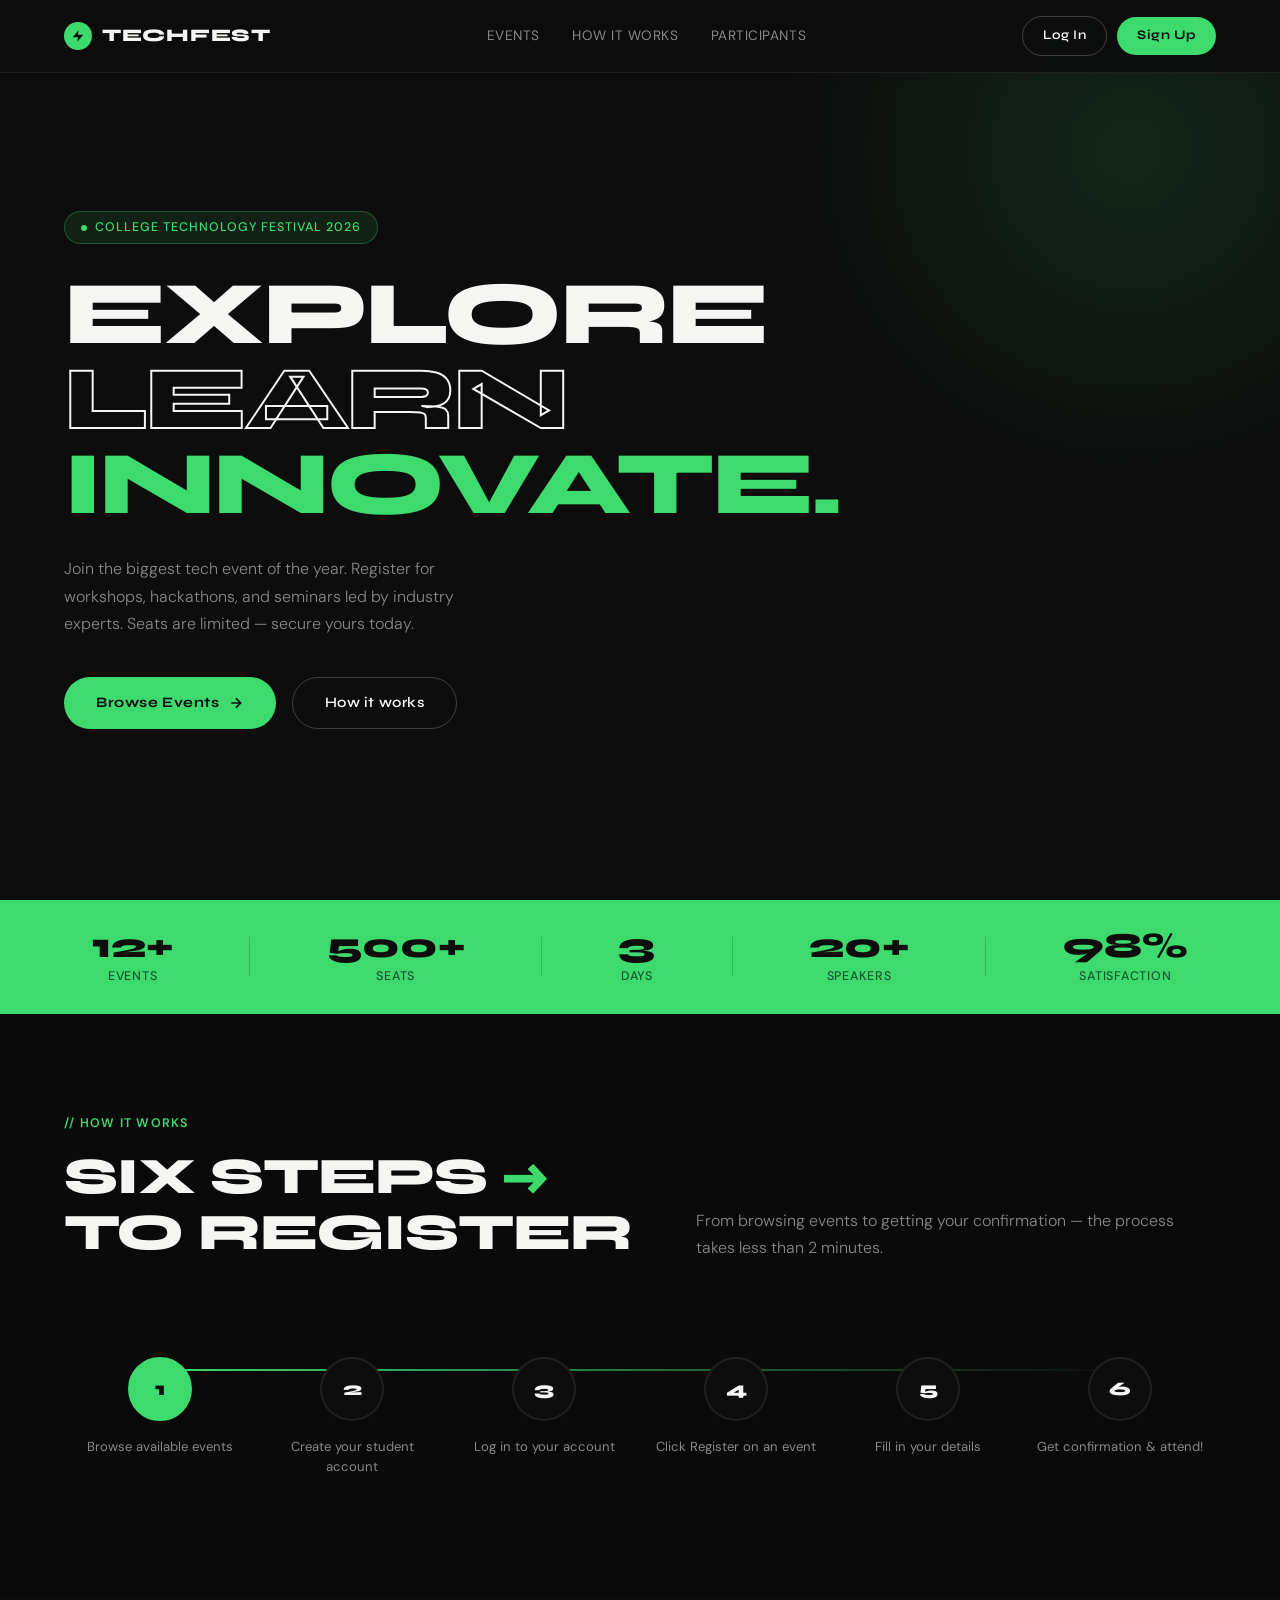
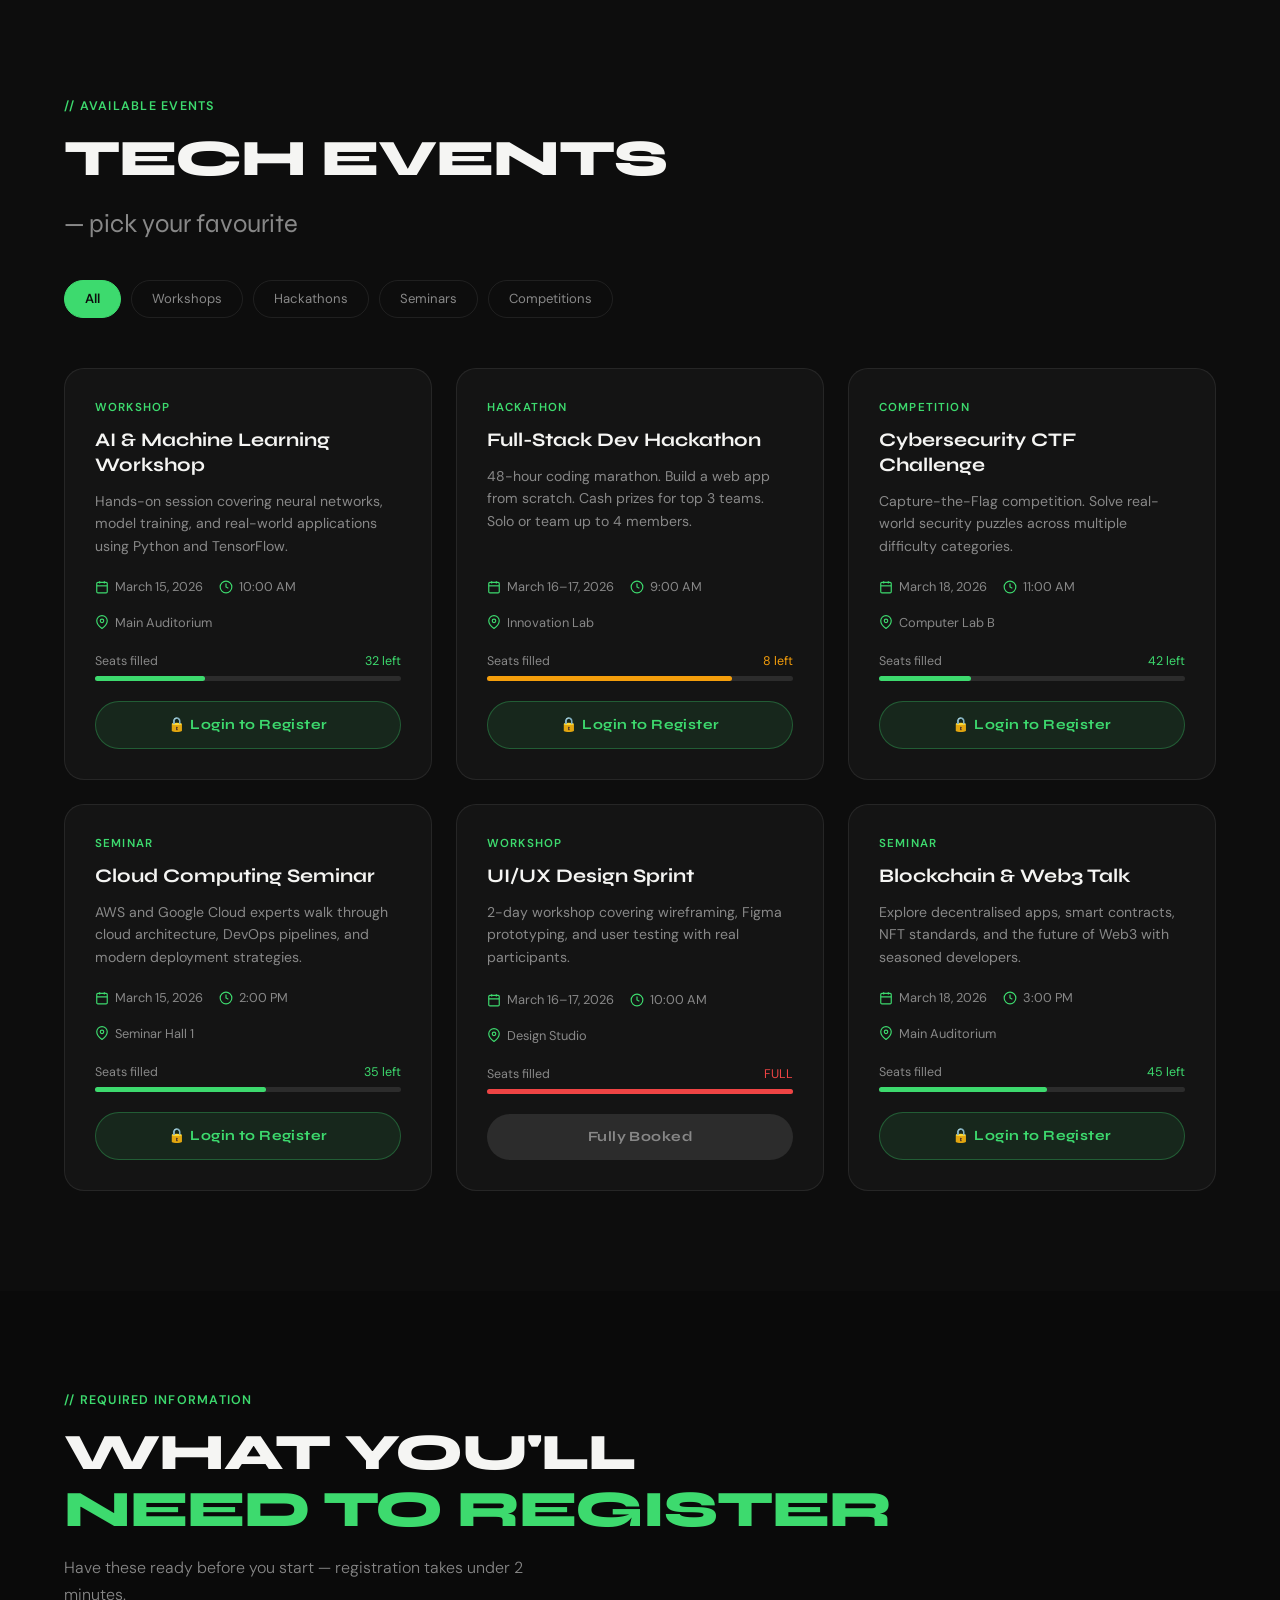
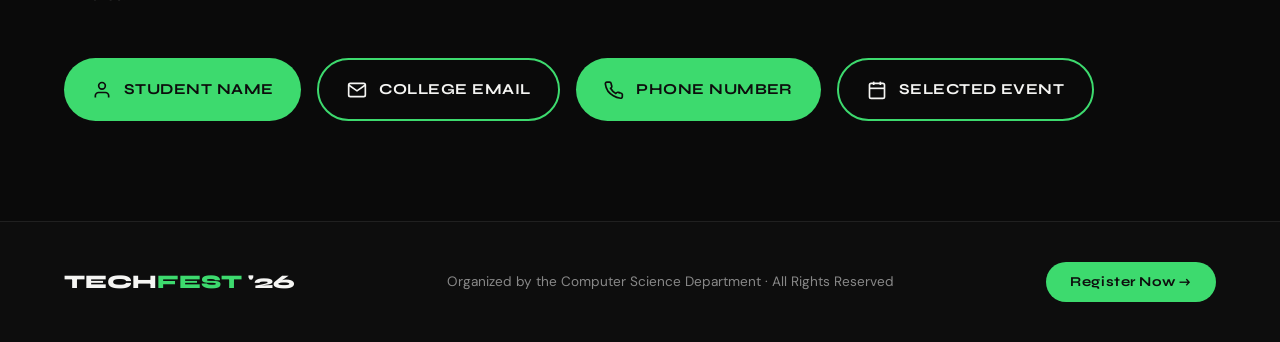
==== Frontend/index.html @ 72fddd18 "Added bootstrap CDN" ====
<!DOCTYPE html>
<html lang="en">

<head>
    <meta charset="UTF-8" />
    <meta name="viewport" content="width=device-width, initial-scale=1.0" />
    <title>TechFest — College Technology Festival</title>
    <link href="https://cdn.jsdelivr.net/npm/bootstrap@5.3.2/dist/css/bootstrap.min.css" rel="stylesheet"><!-- Bootstrap CSS -->
    <link
        href="https://fonts.googleapis.com/css2?family=Syne:wght@400;600;700;800&family=DM+Sans:ital,wght@0,300;0,400;0,500;1,300&display=swap"
        rel="stylesheet" />
    <link rel="stylesheet" href="style.css" />
</head>

<body>

    <!-- NAV -->
    <nav>
        <a href="#" class="nav-logo">
            <div class="dot"><svg viewBox="0 0 24 24">
                    <path d="M13 2L3 14h9l-1 8 10-12h-9l1-8z" />
                </svg></div>
            TECHFEST
        </a>
        <div class="nav-links">
            <a href="#events">Events</a>
            <a href="#steps">How it works</a>
            <a href="#participants">Participants</a>
        </div>
        <!-- Guest buttons -->
        <div class="nav-auth" id="navGuest">
            <button class="btn-nav-login" onclick="openAuthModal('login')">Log In</button>
            <button class="btn-nav-signup" onclick="openAuthModal('signup')">Sign Up</button>
        </div>
        <!-- Logged-in state -->
        <div class="nav-user" id="navUser">
            <div class="user-pill">
                <svg viewBox="0 0 24 24" stroke-width="2">
                    <path d="M20 21v-2a4 4 0 0 0-4-4H8a4 4 0 0 0-4 4v2" />
                    <circle cx="12" cy="7" r="4" />
                </svg>
                <span id="navUserName">Student</span>
            </div>
            <button class="btn-logout" onclick="logout()">Log out</button>
        </div>
    </nav>

    <!-- HERO -->
    <section class="hero">
        <div>
            <div class="hero-tag"><span></span> College Technology Festival 2026</div>
            <h1 class="hero-title">
                EXPLORE<br>
                <span class="outline">LEARN</span><br>
                <span class="accent">INNOVATE.</span>
            </h1>
            <p class="hero-sub">Join the biggest tech event of the year. Register for workshops, hackathons, and
                seminars led by industry experts. Seats are limited — secure yours today.</p>
            <div class="hero-btns">
                <a href="#events" class="btn-primary">Browse Events <svg width="16" height="16" viewBox="0 0 24 24"
                        fill="none" stroke="currentColor" stroke-width="2.5">
                        <path d="M5 12h14M12 5l7 7-7 7" />
                    </svg></a>
                <a href="#steps" class="btn-ghost">How it works</a>
            </div>
        </div>
    </section>

    <!-- STATS -->
    <div class="stats-strip">
        <div class="stat">
            <div class="stat-num">12+</div>
            <div class="stat-label">Events</div>
        </div>
        <div class="stat-divider"></div>
        <div class="stat">
            <div class="stat-num">500+</div>
            <div class="stat-label">Seats</div>
        </div>
        <div class="stat-divider"></div>
        <div class="stat">
            <div class="stat-num">3</div>
            <div class="stat-label">Days</div>
        </div>
        <div class="stat-divider"></div>
        <div class="stat">
            <div class="stat-num">20+</div>
            <div class="stat-label">Speakers</div>
        </div>
        <div class="stat-divider"></div>
        <div class="stat">
            <div class="stat-num">98%</div>
            <div class="stat-label">Satisfaction</div>
        </div>
    </div>

    <!-- STEPS -->
    <section class="steps-section" id="steps">
        <div class="steps-header fade-up">
            <div>
                <div class="section-tag">// How It Works</div>
                <h2 class="section-title">SIX STEPS <span style="color:var(--green)">→</span><br>TO REGISTER</h2>
            </div>
            <p class="section-sub">From browsing events to getting your confirmation — the process takes less than 2
                minutes.</p>
        </div>
        <div class="steps-grid fade-up">
            <div class="step">
                <div class="step-num active">1</div>
                <div class="step-label">Browse available events</div>
            </div>
            <div class="step">
                <div class="step-num">2</div>
                <div class="step-label">Create your student account</div>
            </div>
            <div class="step">
                <div class="step-num">3</div>
                <div class="step-label">Log in to your account</div>
            </div>
            <div class="step">
                <div class="step-num">4</div>
                <div class="step-label">Click Register on an event</div>
            </div>
            <div class="step">
                <div class="step-num">5</div>
                <div class="step-label">Fill in your details</div>
            </div>
            <div class="step">
                <div class="step-num">6</div>
                <div class="step-label">Get confirmation &amp; attend!</div>
            </div>
        </div>
    </section>

    <!-- EVENTS -->
    <section id="events">
        <div class="events-header fade-up">
            <div>
                <div class="section-tag">// Available Events</div>
                <h2 class="section-title">TECH EVENTS<br><span
                        style="font-size:0.5em;color:var(--gray);font-weight:400;letter-spacing:0">— pick your
                        favourite</span></h2>
            </div>
            <div class="category-tabs">
                <button class="tab-btn active" onclick="filterEvents('all',this)">All</button>
                <button class="tab-btn" onclick="filterEvents('workshop',this)">Workshops</button>
                <button class="tab-btn" onclick="filterEvents('hackathon',this)">Hackathons</button>
                <button class="tab-btn" onclick="filterEvents('seminar',this)">Seminars</button>
                <button class="tab-btn" onclick="filterEvents('competition',this)">Competitions</button>
            </div>
        </div>
        <div class="events-grid" id="eventsGrid"></div>
    </section>

    <!-- REQUIREMENTS -->
    <section class="docs-section" id="requirements">
        <div class="fade-up">
            <div class="section-tag">// Required Information</div>
            <h2 class="section-title">WHAT YOU'LL<br><span style="color:var(--green)">NEED TO REGISTER</span></h2>
            <p class="section-sub" style="margin-bottom:0">Have these ready before you start — registration takes under
                2 minutes.</p>
        </div>
        <div class="docs-pills fade-up" style="margin-top:50px">
            <div class="doc-pill"><svg viewBox="0 0 24 24" stroke-width="2">
                    <path d="M20 21v-2a4 4 0 0 0-4-4H8a4 4 0 0 0-4 4v2" />
                    <circle cx="12" cy="7" r="4" />
                </svg>STUDENT NAME</div>
            <div class="doc-pill outline"><svg viewBox="0 0 24 24" stroke-width="2">
                    <path d="M4 4h16c1.1 0 2 .9 2 2v12c0 1.1-.9 2-2 2H4c-1.1 0-2-.9-2-2V6c0-1.1.9-2 2-2z" />
                    <polyline points="22,6 12,13 2,6" />
                </svg>COLLEGE EMAIL</div>
            <div class="doc-pill"><svg viewBox="0 0 24 24" stroke-width="2">
                    <path
                        d="M22 16.92v3a2 2 0 0 1-2.18 2 19.79 19.79 0 0 1-8.63-3.07A19.5 19.5 0 0 1 4.69 13.35 19.79 19.79 0 0 1 1.61 4.73 2 2 0 0 1 3.58 2.52H6.58a2 2 0 0 1 2 1.72c.127.96.361 1.903.7 2.81a2 2 0 0 1-.45 2.11L7.91 9.91a16 16 0 0 0 6.29 6.29l.91-.9a2 2 0 0 1 2.11-.45c.907.339 1.85.573 2.81.7A2 2 0 0 1 21.92 17.58z" />
                </svg>PHONE NUMBER</div>
            <div class="doc-pill outline"><svg viewBox="0 0 24 24" stroke-width="2">
                    <rect x="3" y="4" width="18" height="18" rx="2" ry="2" />
                    <line x1="16" y1="2" x2="16" y2="6" />
                    <line x1="8" y1="2" x2="8" y2="6" />
                    <line x1="3" y1="10" x2="21" y2="10" />
                </svg>SELECTED EVENT</div>
        </div>
    </section>



    <footer>
        <div class="footer-logo">TECH<span>FEST</span> '26</div>
        <div class="footer-text">Organized by the Computer Science Department · All Rights Reserved</div>
        <button class="btn-primary" onclick="document.getElementById('events').scrollIntoView({behavior:'smooth'})"
            style="padding:10px 24px;font-size:0.85rem">Register Now →</button>
    </footer>

    <!-- ═══════════════════════════════════════════
     AUTH MODAL  (Login / Sign Up)
═══════════════════════════════════════════ -->
    <div class="modal-overlay" id="authOverlay" onclick="closeAuthOutside(event)">
        <div class="modal">

            <!-- LOGIN FORM -->
            <div id="loginView">
                <div class="modal-header">
                    <div>
                        <div class="modal-title">Welcome back</div>
                    </div>
                    <button class="modal-close" onclick="closeAuth()">
                        <svg viewBox="0 0 24 24" stroke-width="2">
                            <line x1="18" y1="6" x2="6" y2="18" />
                            <line x1="6" y1="6" x2="18" y2="18" />
                        </svg>
                    </button>
                </div>
                <div class="modal-subtitle">Log in to register for TechFest events.</div>

                <div class="auth-hint" id="authHint">
                    <svg viewBox="0 0 24 24" stroke-width="2">
                        <circle cx="12" cy="12" r="10" />
                        <line x1="12" y1="8" x2="12" y2="12" />
                        <line x1="12" y1="16" x2="12.01" y2="16" />
                    </svg>
                    <span>Please log in or create an account to register for this event.</span>
                </div>

                <form id="loginForm" novalidate>
                    <div class="form-group">
                        <label class="form-label">Email Address</label>
                        <input type="email" class="form-control" id="loginEmail" placeholder="you@college.edu" />
                        <div class="form-error" id="loginEmailErr">Please enter a valid email address.</div>
                    </div>
                    <div class="form-group">
                        <label class="form-label">Password</label>
                        <div class="pass-wrap">
                            <input type="password" class="form-control" id="loginPass" placeholder="Your password" />
                            <button type="button" class="pass-eye" onclick="togglePass('loginPass',this)" tabindex="-1">
                                <svg viewBox="0 0 24 24" stroke-width="2">
                                    <path d="M1 12s4-8 11-8 11 8 11 8-4 8-11 8-11-8-11-8z" />
                                    <circle cx="12" cy="12" r="3" />
                                </svg>
                            </button>
                        </div>
                        <div class="form-error" id="loginPassErr">Password is required.</div>
                    </div>
                    <button type="submit" class="btn-submit" id="loginBtn">Log In →</button>
                </form>
                <div class="auth-switch">
                    Haven't created an account? <button type="button" onclick="switchToSignup()">Create one now</button>
                </div>
            </div>

            <!-- SIGNUP FORM -->
            <div id="signupView" style="display:none">
                <div class="modal-header">
                    <div>
                        <div class="modal-title">Create account</div>
                    </div>
                    <button class="modal-close" onclick="closeAuth()">
                        <svg viewBox="0 0 24 24" stroke-width="2">
                            <line x1="18" y1="6" x2="6" y2="18" />
                            <line x1="6" y1="6" x2="18" y2="18" />
                        </svg>
                    </button>
                </div>
                <div class="modal-subtitle">Sign up and join TechFest 2026.</div>

                <form id="signupForm" novalidate>
                    <div class="form-row">
                        <div class="form-group">
                            <label class="form-label">Full Name</label>
                            <input type="text" class="form-control" id="signupName" placeholder="e.g. Alex Johnson" />
                            <div class="form-error" id="signupNameErr">Please enter your full name.</div>
                        </div>
                        <div class="form-group">
                            <label class="form-label">Email Address</label>
                            <input type="email" class="form-control" id="signupEmail" placeholder="you@college.edu" />
                            <div class="form-error" id="signupEmailErr">Please enter a valid email address.</div>
                        </div>
                    </div>
                    <div class="form-row">
                        <div class="form-group">
                            <label class="form-label">Phone Number</label>
                            <input type="tel" class="form-control" id="signupPhone" placeholder="+91 9876543210" />
                            <div class="form-error" id="signupPhoneErr">Please enter a valid phone number.</div>
                        </div>
                        <div class="form-group">
                            <label class="form-label">Branch Name</label>
                            <select class="form-control" id="signupBranch">
                                <option value="">— Select Branch —</option>
                                <option value="B.Tech">B.Tech</option>
                                <option value="MCA">MCA</option>
                            </select>
                            <div class="form-error" id="signupBranchErr">Please select your branch.</div>
                        </div>
                    </div>
                    <div class="form-row">
                        <div class="form-group">
                            <label class="form-label">Year of Passing</label>
                            <select class="form-control" id="signupYear">
                                <option value="">— Select Year —</option>
                                <option value="2026">2026</option>
                                <option value="2027">2027</option>
                                <option value="2028">2028</option>
                                <option value="2029">2029</option>
                                <option value="2030">2030</option>
                                <option value="2031">2031</option>
                            </select>
                            <div class="form-error" id="signupYearErr">Please select your year of passing.</div>
                        </div>
                        <div class="form-group">
                            <label class="form-label">Password</label>
                            <div class="pass-wrap">
                                <input type="password" class="form-control" id="signupPass"
                                    placeholder="Min. 8 characters" />
                                <button type="button" class="pass-eye" onclick="togglePass('signupPass',this)"
                                    tabindex="-1">
                                    <svg viewBox="0 0 24 24" stroke-width="2">
                                        <path d="M1 12s4-8 11-8 11 8 11 8-4 8-11 8-11-8-11-8z" />
                                        <circle cx="12" cy="12" r="3" />
                                    </svg>
                                </button>
                            </div>
                            <div class="form-error" id="signupPassErr">Password must be at least 8 characters.</div>
                        </div>
                    </div>

                    <button type="submit" class="btn-submit" id="signupBtn">Create Account →</button>
                </form>
                <div class="auth-switch">
                    Already have an account? <button type="button" onclick="switchToLogin()">Log in instead</button>
                </div>
            </div>

        </div>
    </div>

    <!-- ═══════════════════════════════════════════
     REGISTRATION MODAL  (logged-in only)
═══════════════════════════════════════════ -->
    <div class="modal-overlay" id="regOverlay" onclick="closeRegOutside(event)">
        <div class="modal" style="max-width:520px">
            <div class="modal-header">
                <div class="modal-title">Register for Event</div>
                <button class="modal-close" onclick="closeReg()">
                    <svg viewBox="0 0 24 24" stroke-width="2">
                        <line x1="18" y1="6" x2="6" y2="18" />
                        <line x1="6" y1="6" x2="18" y2="18" />
                    </svg>
                </button>
            </div>
            <div class="modal-subtitle">Complete the form below to secure your seat.</div>
            <form id="registrationForm" novalidate>
                <div class="form-row">
                    <div class="form-group">
                        <label class="form-label">Student Name</label>
                        <input type="text" class="form-control" id="studentName" placeholder="Your full name" />
                        <div class="form-error" id="nameErr">Please enter your full name.</div>
                    </div>
                    <div class="form-group">
                        <label class="form-label">Email Address</label>
                        <input type="email" class="form-control" id="studentEmail" placeholder="you@college.edu" />
                        <div class="form-error" id="emailErr">Please enter a valid email.</div>
                    </div>
                </div>
                <div class="form-row">
                    <div class="form-group">
                        <label class="form-label">Phone Number</label>
                        <input type="tel" class="form-control" id="studentPhone" placeholder="+91 9876543210" />
                        <div class="form-error" id="phoneErr">Please enter a valid phone number.</div>
                    </div>
                    <div class="form-group">
                        <label class="form-label">Selected Event</label>
                        <select class="form-control" id="selectedEvent">
                            <option value="">— Choose an event —</option>
                        </select>
                        <div class="form-error" id="eventErr">Please select an event.</div>
                    </div>
                </div>
                <button type="submit" class="btn-submit" id="submitBtn">Complete Registration →</button>
            </form>
        </div>
    </div>

    <!-- TOAST -->
    <div class="toast" id="toast">
        <svg viewBox="0 0 24 24" stroke-width="2.5">
            <polyline points="20 6 9 17 4 12" />
        </svg>
        <span id="toastMsg">Done!</span>
    </div>

    <script src="https://cdn.jsdelivr.net/npm/bootstrap@5.3.2/dist/js/bootstrap.bundle.min.js"></script><!-- Bootstrap JS Bundle -->
    <script src="script.js"></script>
</body>

</html>
---- Frontend/style.css ----
*,
    *::before,
    *::after {
      box-sizing: border-box;
      margin: 0;
      padding: 0;
    }

    :root {
      --green: #3DDA6E;
      --green-dark: #28b855;
      --black: #0d0d0d;
      --white: #f5f5f3;
      --gray: #888;
      --card-bg: #141414;
      --border: rgba(255, 255, 255, 0.08);
    }

    html {
      scroll-behavior: smooth;
    }

    body {
      background: var(--black);
      color: var(--white);
      font-family: 'DM Sans', sans-serif;
      overflow-x: hidden;
    }

    /* NAV */
    nav {
      position: fixed;
      top: 0;
      left: 0;
      right: 0;
      z-index: 200;
      display: flex;
      align-items: center;
      justify-content: space-between;
      padding: 16px 5%;
      background: rgba(13, 13, 13, 0.9);
      backdrop-filter: blur(16px);
      border-bottom: 1px solid var(--border);
    }

    .nav-logo {
      display: flex;
      align-items: center;
      gap: 10px;
      font-family: 'Syne', sans-serif;
      font-weight: 800;
      font-size: 1.1rem;
      letter-spacing: 0.04em;
      text-decoration: none;
      color: var(--white);
    }

    .nav-logo .dot {
      width: 28px;
      height: 28px;
      background: var(--green);
      border-radius: 50%;
      display: flex;
      align-items: center;
      justify-content: center;
    }

    .nav-logo .dot svg {
      width: 14px;
      height: 14px;
      fill: var(--black);
    }

    .nav-links {
      display: flex;
      gap: 32px;
    }

    .nav-links a {
      color: var(--gray);
      text-decoration: none;
      font-size: 0.85rem;
      letter-spacing: 0.04em;
      text-transform: uppercase;
      transition: color 0.2s;
    }

    .nav-links a:hover {
      color: var(--white);
    }

    .nav-auth {
      display: flex;
      align-items: center;
      gap: 10px;
    }

    .btn-nav-login {
      background: transparent;
      color: var(--white);
      border: 1px solid rgba(255, 255, 255, 0.2);
      padding: 9px 20px;
      border-radius: 50px;
      font-family: 'Syne', sans-serif;
      font-weight: 600;
      font-size: 0.82rem;
      cursor: pointer;
      letter-spacing: 0.04em;
      transition: all 0.2s;
    }

    .btn-nav-login:hover {
      border-color: var(--green);
      color: var(--green);
    }

    .btn-nav-signup {
      background: var(--green);
      color: var(--black);
      border: none;
      padding: 9px 20px;
      border-radius: 50px;
      font-family: 'Syne', sans-serif;
      font-weight: 700;
      font-size: 0.82rem;
      cursor: pointer;
      letter-spacing: 0.04em;
      transition: all 0.2s;
    }

    .btn-nav-signup:hover {
      background: var(--green-dark);
      transform: scale(1.03);
    }

    .nav-user {
      display: none;
      align-items: center;
      gap: 10px;
    }

    .nav-user.visible {
      display: flex;
    }

    .user-pill {
      display: flex;
      align-items: center;
      gap: 8px;
      background: rgba(61, 218, 110, 0.1);
      border: 1px solid rgba(61, 218, 110, 0.25);
      padding: 7px 14px;
      border-radius: 50px;
      font-size: 0.82rem;
      color: var(--green);
    }

    .user-pill svg {
      width: 14px;
      height: 14px;
      stroke: var(--green);
      fill: none;
    }

    .btn-logout {
      background: transparent;
      color: var(--gray);
      border: 1px solid var(--border);
      padding: 7px 14px;
      border-radius: 50px;
      font-size: 0.78rem;
      cursor: pointer;
      font-family: 'DM Sans', sans-serif;
      transition: all 0.2s;
    }

    .btn-logout:hover {
      color: #ef4444;
      border-color: #ef4444;
    }

    /* HERO */
    .hero {
      min-height: 100vh;
      padding: 120px 5% 80px;
      display: grid;
      grid-template-columns: 1fr 1fr;
      align-items: center;
      gap: 60px;
      position: relative;
      overflow: hidden;
    }

    .hero::before {
      content: '';
      position: absolute;
      top: -200px;
      right: -200px;
      width: 700px;
      height: 700px;
      background: radial-gradient(circle, rgba(61, 218, 110, 0.12) 0%, transparent 70%);
      pointer-events: none;
    }

    .hero-tag {
      display: inline-flex;
      align-items: center;
      gap: 8px;
      background: rgba(61, 218, 110, 0.1);
      border: 1px solid rgba(61, 218, 110, 0.3);
      color: var(--green);
      padding: 6px 16px;
      border-radius: 50px;
      font-size: 0.78rem;
      font-weight: 500;
      letter-spacing: 0.08em;
      text-transform: uppercase;
      margin-bottom: 28px;
    }

    .hero-tag span {
      width: 6px;
      height: 6px;
      background: var(--green);
      border-radius: 50%;
      animation: pulse 1.5s infinite;
    }

    @keyframes pulse {

      0%,
      100% {
        opacity: 1;
      }

      50% {
        opacity: 0.3;
      }
    }

    .hero-title {
      font-family: 'Syne', sans-serif;
      font-size: clamp(3.5rem, 7vw, 6.5rem);
      font-weight: 800;
      line-height: 0.95;
      letter-spacing: -0.03em;
      margin-bottom: 28px;
    }

    .hero-title .accent {
      color: var(--green);
    }

    .hero-title .outline {
      -webkit-text-stroke: 2px var(--white);
      color: transparent;
    }

    .hero-sub {
      color: var(--gray);
      font-size: 1rem;
      line-height: 1.7;
      max-width: 420px;
      margin-bottom: 40px;
      font-weight: 300;
    }

    .hero-btns {
      display: flex;
      gap: 16px;
      flex-wrap: wrap;
    }

    .btn-primary {
      background: var(--green);
      color: var(--black);
      border: none;
      padding: 14px 32px;
      border-radius: 50px;
      font-family: 'Syne', sans-serif;
      font-weight: 700;
      font-size: 0.9rem;
      cursor: pointer;
      text-decoration: none;
      letter-spacing: 0.04em;
      transition: all 0.2s;
      display: inline-flex;
      align-items: center;
      gap: 8px;
    }

    .btn-primary:hover {
      background: var(--green-dark);
      transform: translateY(-2px);
    }

    .btn-ghost {
      background: transparent;
      color: var(--white);
      border: 1px solid rgba(255, 255, 255, 0.2);
      padding: 14px 32px;
      border-radius: 50px;
      font-family: 'Syne', sans-serif;
      font-weight: 600;
      font-size: 0.9rem;
      cursor: pointer;
      text-decoration: none;
      letter-spacing: 0.04em;
      transition: all 0.2s;
      display: inline-flex;
      align-items: center;
      gap: 8px;
    }

    .btn-ghost:hover {
      border-color: var(--green);
      color: var(--green);
    }

    @keyframes floatCard {

      0%,
      100% {
        transform: translateY(0);
      }

      50% {
        transform: translateY(-8px);
      }
    }

    .hero-card-label {
      font-size: 0.72rem;
      text-transform: uppercase;
      letter-spacing: 0.1em;
      color: var(--green);
      font-weight: 600;
      margin-bottom: 10px;
    }

    .hero-card-title {
      font-family: 'Syne', sans-serif;
      font-weight: 700;
      font-size: 1.1rem;
      margin-bottom: 8px;
    }

    .hero-card-meta {
      color: var(--gray);
      font-size: 0.85rem;
    }

    .seat-bar {
      margin-top: 14px;
    }

    .seat-bar-label {
      display: flex;
      justify-content: space-between;
      font-size: 0.78rem;
      color: var(--gray);
      margin-bottom: 6px;
    }

    .seat-bar-track {
      height: 5px;
      background: rgba(255, 255, 255, 0.1);
      border-radius: 3px;
    }

    .seat-bar-fill {
      height: 100%;
      background: var(--green);
      border-radius: 3px;
    }

    /* STATS */
    .stats-strip {
      background: var(--green);
      padding: 28px 5%;
      display: flex;
      align-items: center;
      justify-content: space-around;
      flex-wrap: wrap;
      gap: 20px;
    }

    .stat {
      text-align: center;
    }

    .stat-num {
      font-family: 'Syne', sans-serif;
      font-weight: 800;
      font-size: 2.2rem;
      color: var(--black);
      line-height: 1;
    }

    .stat-label {
      font-size: 0.78rem;
      color: rgba(0, 0, 0, 0.6);
      font-weight: 500;
      text-transform: uppercase;
      letter-spacing: 0.06em;
      margin-top: 4px;
    }

    .stat-divider {
      width: 1px;
      height: 40px;
      background: rgba(0, 0, 0, 0.15);
    }

    /* SECTIONS */
    section {
      padding: 100px 5%;
    }

    .section-tag {
      font-size: 0.78rem;
      text-transform: uppercase;
      letter-spacing: 0.1em;
      color: var(--green);
      font-weight: 600;
      margin-bottom: 16px;
    }

    .section-title {
      font-family: 'Syne', sans-serif;
      font-weight: 800;
      font-size: clamp(2rem, 4vw, 3.2rem);
      line-height: 1.1;
      letter-spacing: -0.02em;
      margin-bottom: 16px;
    }

    .section-sub {
      color: var(--gray);
      font-size: 1rem;
      max-width: 520px;
      line-height: 1.7;
      font-weight: 300;
    }

    /* STEPS */
    .steps-section {
      background: #0a0a0a;
    }

    .steps-header {
      display: flex;
      justify-content: space-between;
      align-items: flex-end;
      margin-bottom: 60px;
      flex-wrap: wrap;
      gap: 20px;
    }

    .steps-grid {
      display: grid;
      grid-template-columns: repeat(6, 1fr);
      gap: 0;
      position: relative;
    }

    .steps-grid::before {
      content: '';
      position: absolute;
      top: 32px;
      left: 8%;
      right: 8%;
      height: 2px;
      background: linear-gradient(90deg, var(--green), transparent);
    }

    .step {
      text-align: center;
      padding: 20px 10px;
    }

    .step-num {
      width: 64px;
      height: 64px;
      border-radius: 50%;
      display: flex;
      align-items: center;
      justify-content: center;
      margin: 0 auto 16px;
      font-family: 'Syne', sans-serif;
      font-weight: 800;
      font-size: 1.2rem;
      border: 2px solid var(--border);
      background: var(--black);
      position: relative;
      z-index: 1;
      transition: all 0.3s;
    }

    .step:hover .step-num,
    .step-num.active {
      background: var(--green);
      color: var(--black);
      border-color: var(--green);
    }

    .step-label {
      font-size: 0.82rem;
      color: var(--gray);
      line-height: 1.5;
    }

    /* EVENTS */
    .events-header {
      display: flex;
      justify-content: space-between;
      align-items: flex-end;
      margin-bottom: 50px;
      flex-wrap: wrap;
      gap: 20px;
    }

    .category-tabs {
      display: flex;
      gap: 10px;
      flex-wrap: wrap;
    }

    .tab-btn {
      padding: 8px 20px;
      border-radius: 50px;
      border: 1px solid var(--border);
      background: transparent;
      color: var(--gray);
      font-size: 0.82rem;
      cursor: pointer;
      font-family: 'DM Sans', sans-serif;
      transition: all 0.2s;
    }

    .tab-btn.active,
    .tab-btn:hover {
      background: var(--green);
      color: var(--black);
      border-color: var(--green);
      font-weight: 600;
    }

    .events-grid {
      display: grid;
      grid-template-columns: repeat(auto-fill, minmax(300px, 1fr));
      gap: 24px;
    }

    .event-card {
      background: var(--card-bg);
      border: 1px solid var(--border);
      border-radius: 20px;
      padding: 30px;
      display: flex;
      flex-direction: column;
      transition: transform 0.3s, border-color 0.3s;
      position: relative;
      overflow: hidden;
    }

    .event-card::before {
      content: '';
      position: absolute;
      top: 0;
      left: 0;
      right: 0;
      height: 3px;
      background: var(--green);
      transform: scaleX(0);
      transform-origin: left;
      transition: transform 0.3s;
    }

    .event-card:hover {
      transform: translateY(-6px);
      border-color: rgba(61, 218, 110, 0.3);
    }

    .event-card:hover::before {
      transform: scaleX(1);
    }

    .event-cat {
      font-size: 0.72rem;
      text-transform: uppercase;
      letter-spacing: 0.1em;
      color: var(--green);
      font-weight: 600;
      margin-bottom: 12px;
    }

    .event-title {
      font-family: 'Syne', sans-serif;
      font-weight: 700;
      font-size: 1.2rem;
      margin-bottom: 12px;
      line-height: 1.3;
    }

    .event-desc {
      color: var(--gray);
      font-size: 0.88rem;
      line-height: 1.6;
      margin-bottom: 20px;
      flex: 1;
    }

    .event-meta {
      display: flex;
      gap: 16px;
      flex-wrap: wrap;
      margin-bottom: 20px;
    }

    .event-meta-item {
      display: flex;
      align-items: center;
      gap: 6px;
      font-size: 0.8rem;
      color: var(--gray);
    }

    .event-meta-item svg {
      width: 14px;
      height: 14px;
      stroke: var(--green);
      fill: none;
    }

    .event-seats {
      margin-bottom: 20px;
    }

    .seats-label {
      display: flex;
      justify-content: space-between;
      font-size: 0.78rem;
      margin-bottom: 6px;
    }

    .seats-label span:first-child {
      color: var(--gray);
    }

    .seats-track {
      height: 5px;
      background: rgba(255, 255, 255, 0.1);
      border-radius: 3px;
    }

    .seats-fill {
      height: 100%;
      background: var(--green);
      border-radius: 3px;
    }

    .seats-fill.warn {
      background: #f59e0b;
    }

    .seats-fill.danger {
      background: #ef4444;
    }

    .btn-register {
      width: 100%;
      background: var(--green);
      color: var(--black);
      border: none;
      padding: 12px;
      border-radius: 50px;
      font-family: 'Syne', sans-serif;
      font-weight: 700;
      font-size: 0.88rem;
      cursor: pointer;
      transition: all 0.2s;
      letter-spacing: 0.03em;
    }

    .btn-register:hover {
      background: var(--green-dark);
    }

    .btn-register:disabled {
      background: rgba(255, 255, 255, 0.1);
      color: var(--gray);
      cursor: not-allowed;
    }

    .btn-register.guest {
      background: rgba(61, 218, 110, 0.1);
      color: var(--green);
      border: 1px solid rgba(61, 218, 110, 0.3);
    }

    .btn-register.guest:hover {
      background: var(--green);
      color: var(--black);
      border-color: var(--green);
    }

    /* DOCS */
    .docs-section {
      background: #0a0a0a;
    }

    .docs-pills {
      display: flex;
      flex-wrap: wrap;
      gap: 16px;
      margin-top: 50px;
    }

    .doc-pill {
      background: var(--green);
      color: var(--black);
      padding: 18px 28px;
      border-radius: 100px;
      font-family: 'Syne', sans-serif;
      font-weight: 700;
      font-size: 0.95rem;
      display: flex;
      align-items: center;
      gap: 12px;
      letter-spacing: 0.03em;
    }

    .doc-pill.outline {
      background: transparent;
      color: var(--white);
      border: 2px solid var(--green);
    }

    .doc-pill svg {
      width: 20px;
      height: 20px;
      stroke: currentColor;
      fill: none;
      flex-shrink: 0;
    }

    /* MODAL */
    .modal-overlay {
      position: fixed;
      inset: 0;
      background: rgba(0, 0, 0, 0.85);
      backdrop-filter: blur(8px);
      z-index: 1000;
      display: flex;
      align-items: center;
      justify-content: center;
      padding: 20px;
      opacity: 0;
      pointer-events: none;
      transition: opacity 0.3s;
    }

    .modal-overlay.open {
      opacity: 1;
      pointer-events: all;
    }

    .modal {
      background: #111;
      border: 1px solid var(--border);
      border-radius: 24px;
      padding: 40px;
      width: 100%;
      max-width: 480px;
      max-height: 90vh;
      overflow-y: auto;
      transform: translateY(30px);
      transition: transform 0.3s;
    }

    .modal-overlay.open .modal {
      transform: translateY(0);
    }

    .modal-header {
      display: flex;
      justify-content: space-between;
      align-items: flex-start;
      margin-bottom: 6px;
    }

    .modal-title {
      font-family: 'Syne', sans-serif;
      font-weight: 800;
      font-size: 1.6rem;
      line-height: 1.2;
    }

    .modal-subtitle {
      color: var(--gray);
      font-size: 0.88rem;
      margin-bottom: 24px;
      font-weight: 300;
    }

    .modal-close {
      width: 36px;
      height: 36px;
      border-radius: 50%;
      border: 1px solid var(--border);
      background: transparent;
      color: var(--gray);
      cursor: pointer;
      display: flex;
      align-items: center;
      justify-content: center;
      transition: all 0.2s;
      flex-shrink: 0;
      margin-left: 12px;
    }

    .modal-close:hover {
      border-color: var(--green);
      color: var(--green);
    }

    .modal-close svg {
      width: 16px;
      height: 16px;
      stroke: currentColor;
      fill: none;
    }

    .form-group {
      margin-bottom: 18px;
    }

    .form-label {
      display: block;
      font-size: 0.8rem;
      color: var(--gray);
      margin-bottom: 7px;
      text-transform: uppercase;
      letter-spacing: 0.06em;
    }

    .form-control {
      width: 100%;
      padding: 13px 16px;
      background: rgba(255, 255, 255, 0.05);
      border: 1px solid var(--border);
      border-radius: 12px;
      color: var(--white);
      font-family: 'DM Sans', sans-serif;
      font-size: 0.95rem;
      transition: border-color 0.2s;
      outline: none;
    }

    .form-control:focus {
      border-color: var(--green);
      background: rgba(61, 218, 110, 0.04);
    }

    .form-control.error {
      border-color: #ef4444;
    }

    .form-control::placeholder {
      color: rgba(255, 255, 255, 0.2);
    }

    select.form-control option {
      background: #111;
    }

    .form-error {
      color: #ef4444;
      font-size: 0.76rem;
      margin-top: 5px;
      display: none;
    }

    .form-error.show {
      display: block;
    }

    .pass-wrap {
      position: relative;
    }

    .pass-wrap .form-control {
      padding-right: 44px;
    }

    .pass-eye {
      position: absolute;
      right: 14px;
      top: 50%;
      transform: translateY(-50%);
      background: none;
      border: none;
      color: var(--gray);
      cursor: pointer;
      padding: 0;
      display: flex;
      align-items: center;
      transition: opacity 0.2s;
    }

    .pass-eye svg {
      width: 18px;
      height: 18px;
      stroke: currentColor;
      fill: none;
    }

    .btn-submit {
      width: 100%;
      background: var(--green);
      color: var(--black);
      border: none;
      padding: 15px;
      border-radius: 50px;
      font-family: 'Syne', sans-serif;
      font-weight: 700;
      font-size: 0.95rem;
      cursor: pointer;
      transition: all 0.2s;
      margin-top: 6px;
      letter-spacing: 0.03em;
    }

    .btn-submit:hover {
      background: var(--green-dark);
    }

    .btn-submit:disabled {
      opacity: 0.6;
      cursor: not-allowed;
    }

    .auth-switch {
      text-align: center;
      margin-top: 20px;
      font-size: 0.86rem;
      color: var(--gray);
    }

    .auth-switch button {
      background: none;
      border: none;
      color: var(--green);
      cursor: pointer;
      font-size: 0.86rem;
      font-weight: 600;
      font-family: 'DM Sans', sans-serif;
      text-decoration: underline;
      padding: 0;
    }

    .auth-switch button:hover {
      color: var(--green-dark);
    }

    .auth-hint {
      display: none;
      align-items: center;
      gap: 10px;
      background: rgba(61, 218, 110, 0.08);
      border: 1px solid rgba(61, 218, 110, 0.2);
      border-radius: 12px;
      padding: 12px 16px;
      margin-bottom: 20px;
      font-size: 0.84rem;
      color: var(--green);
    }

    .auth-hint.show {
      display: flex;
    }

    .auth-hint svg {
      width: 16px;
      height: 16px;
      stroke: var(--green);
      fill: none;
      flex-shrink: 0;
    }

    /* TOAST */
    .toast {
      position: fixed;
      bottom: 30px;
      right: 30px;
      background: var(--green);
      color: var(--black);
      padding: 16px 24px;
      border-radius: 14px;
      font-family: 'Syne', sans-serif;
      font-weight: 700;
      font-size: 0.9rem;
      z-index: 2000;
      transform: translateY(100px);
      opacity: 0;
      transition: all 0.4s;
      display: flex;
      align-items: center;
      gap: 10px;
      max-width: 340px;
    }

    .toast.show {
      transform: translateY(0);
      opacity: 1;
    }

    .toast svg {
      width: 18px;
      height: 18px;
      stroke: currentColor;
      fill: none;
      flex-shrink: 0;
    }

    /* FOOTER */
    footer {
      border-top: 1px solid var(--border);
      padding: 40px 5%;
      display: flex;
      align-items: center;
      justify-content: space-between;
      flex-wrap: wrap;
      gap: 20px;
    }

    .footer-logo {
      font-family: 'Syne', sans-serif;
      font-weight: 800;
      font-size: 1.2rem;
    }

    .footer-logo span {
      color: var(--green);
    }

    .footer-text {
      color: var(--gray);
      font-size: 0.85rem;
    }


    .fade-up {
      opacity: 0;
      transform: translateY(30px);
      transition: opacity 0.6s, transform 0.6s;
    }

    .fade-up.visible {
      opacity: 1;
      transform: translateY(0);
    }
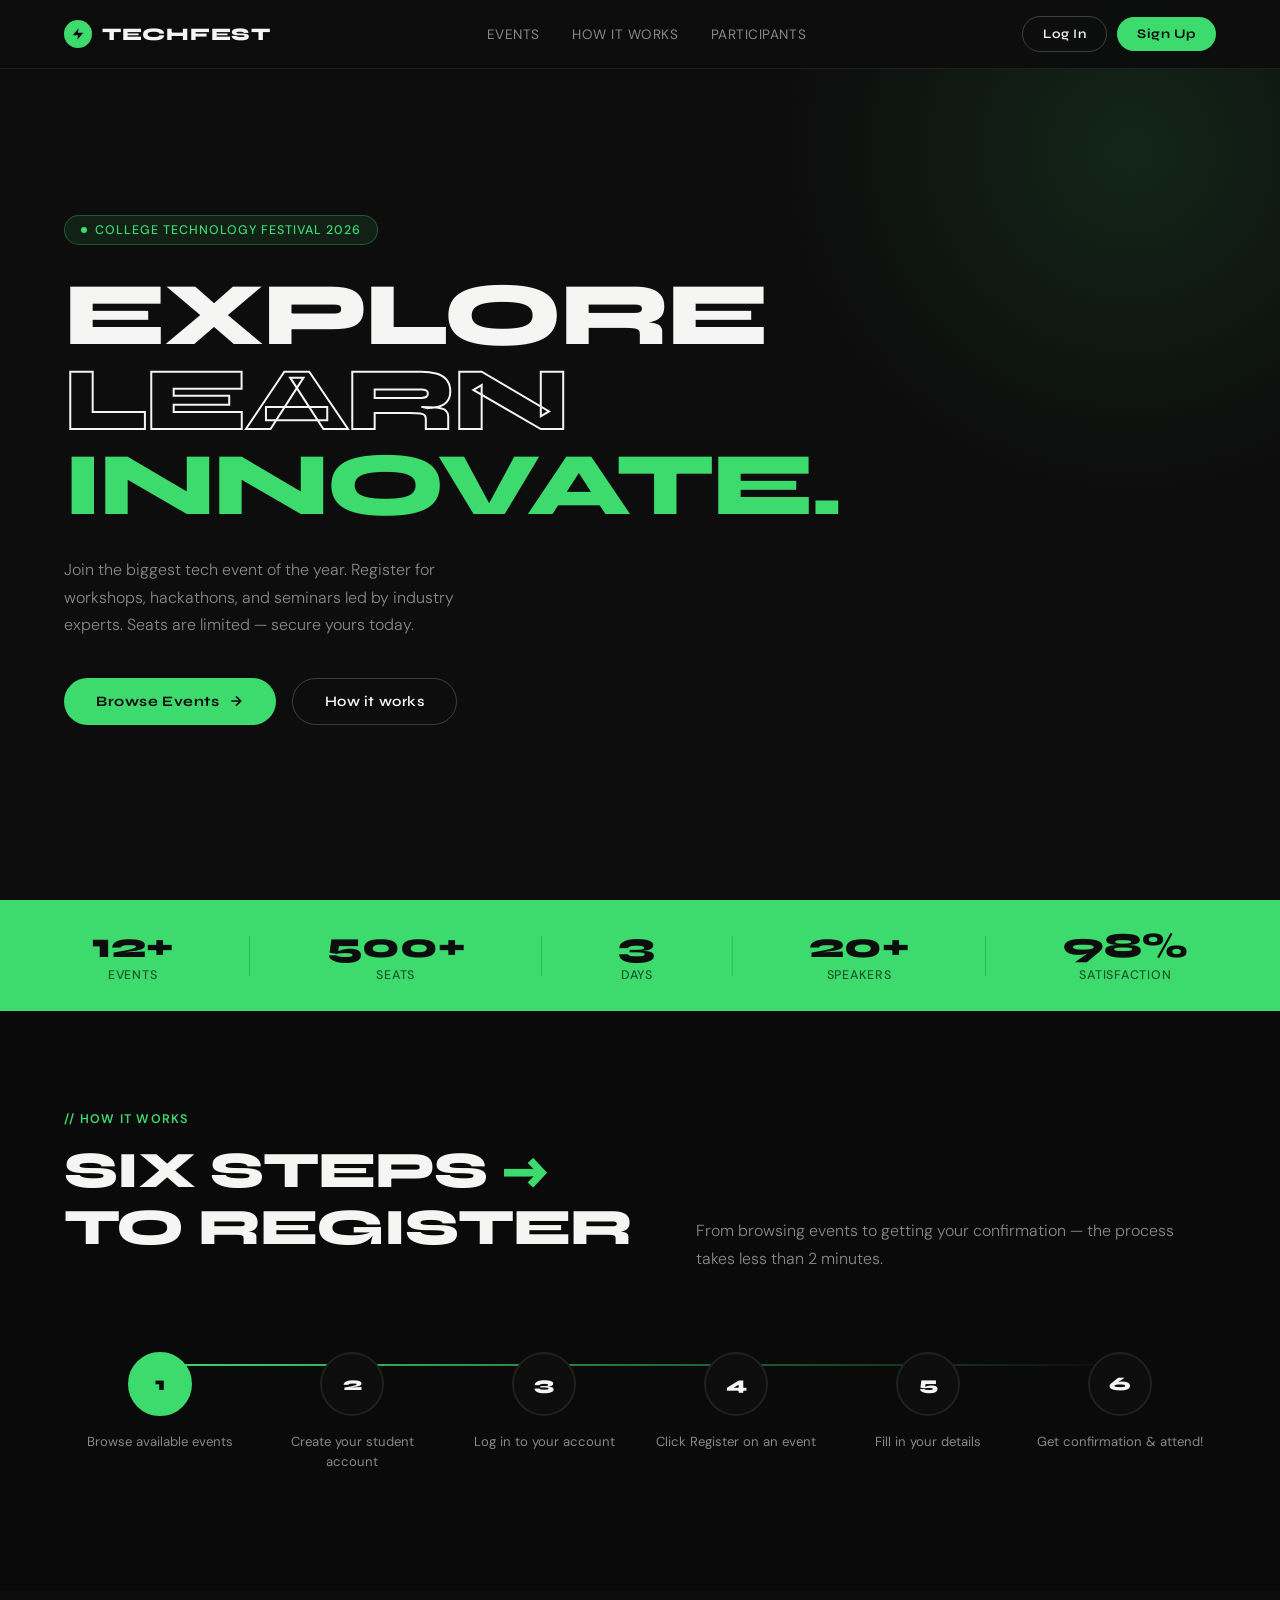
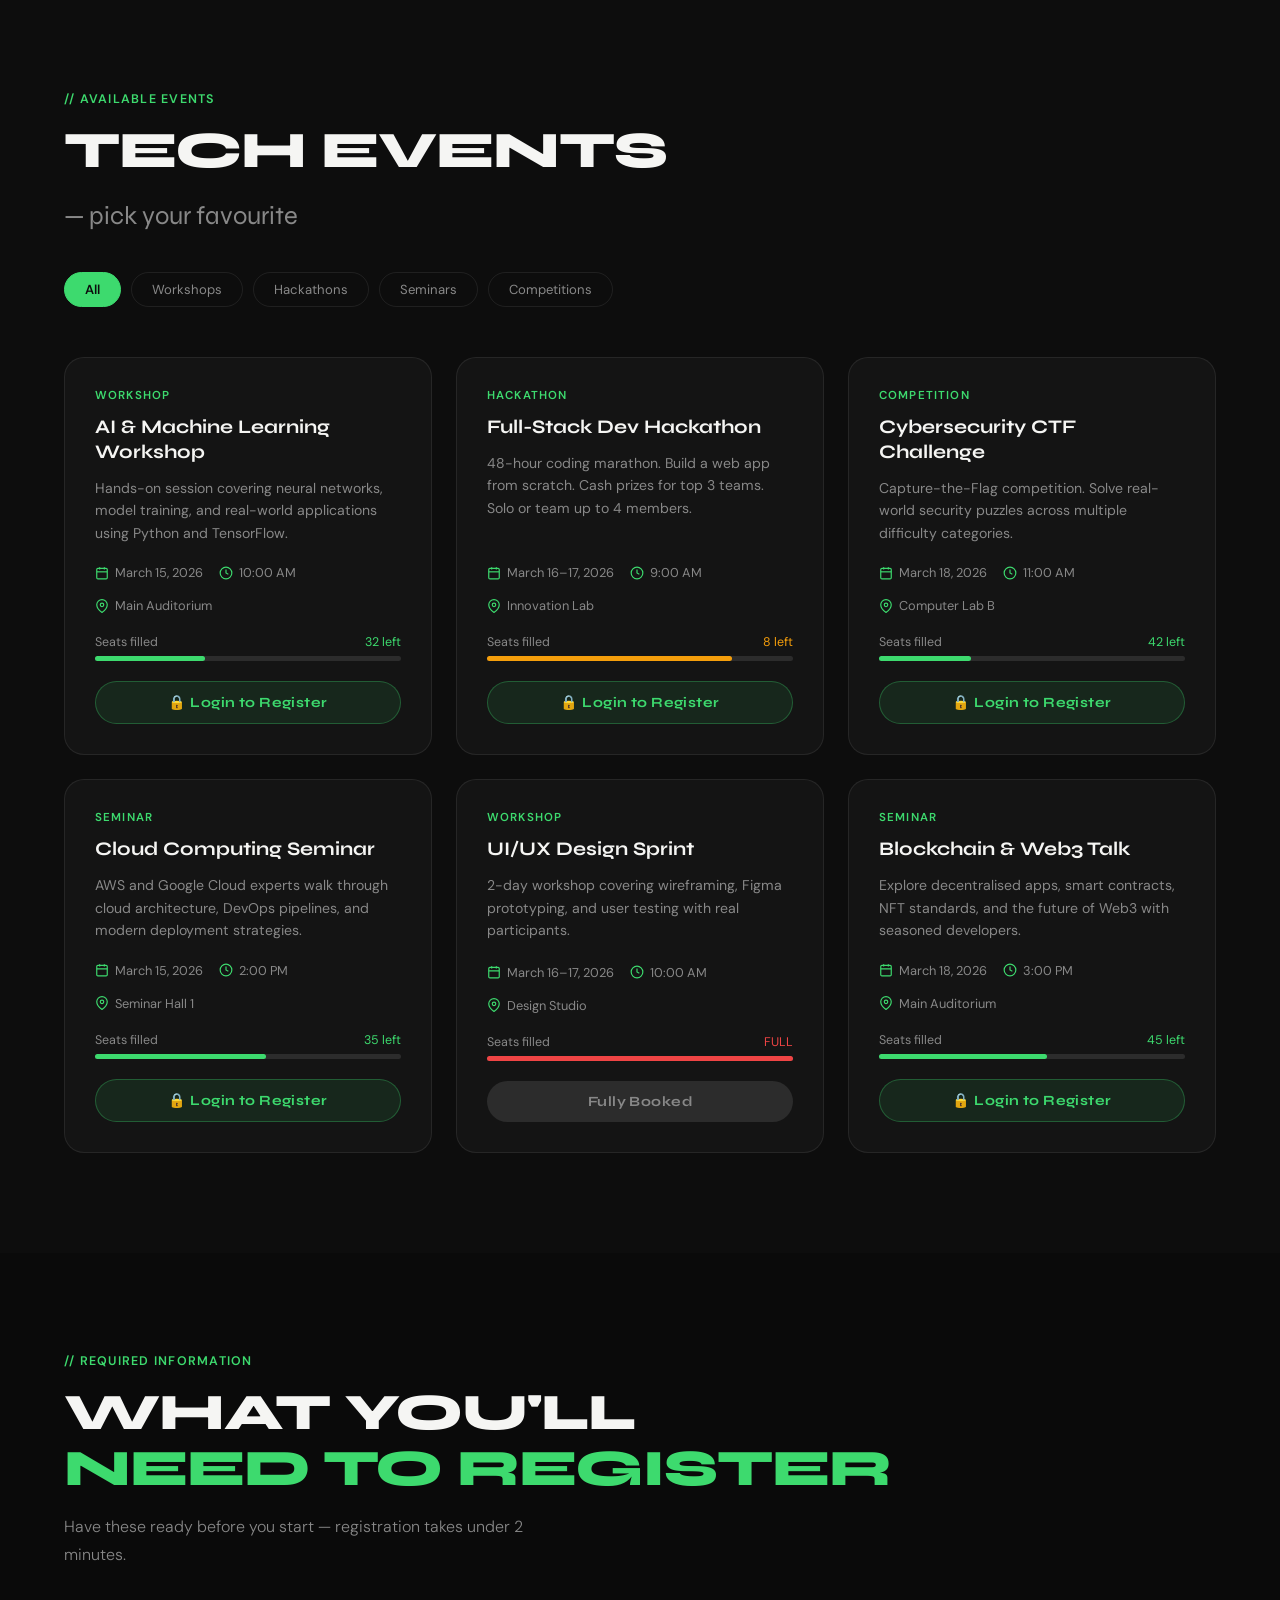
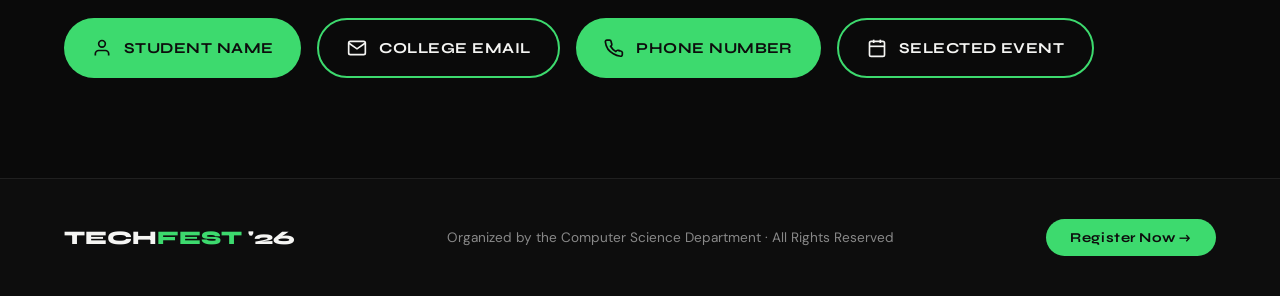
==== commit 735a195c: "Revert "Added bootstrap CDN" This reverts commit 72fddd18392435018633691a1c9c3919502f91b9." ====
--- a/Frontend/index.html
+++ b/Frontend/index.html
@@ -5,7 +5,6 @@
     <meta charset="UTF-8" />
     <meta name="viewport" content="width=device-width, initial-scale=1.0" />
     <title>TechFest — College Technology Festival</title>
-    <link href="https://cdn.jsdelivr.net/npm/bootstrap@5.3.2/dist/css/bootstrap.min.css" rel="stylesheet"><!-- Bootstrap CSS -->
     <link
         href="https://fonts.googleapis.com/css2?family=Syne:wght@400;600;700;800&family=DM+Sans:ital,wght@0,300;0,400;0,500;1,300&display=swap"
         rel="stylesheet" />
@@ -387,7 +386,6 @@
         <span id="toastMsg">Done!</span>
     </div>
 
-    <script src="https://cdn.jsdelivr.net/npm/bootstrap@5.3.2/dist/js/bootstrap.bundle.min.js"></script><!-- Bootstrap JS Bundle -->
     <script src="script.js"></script>
 </body>
 
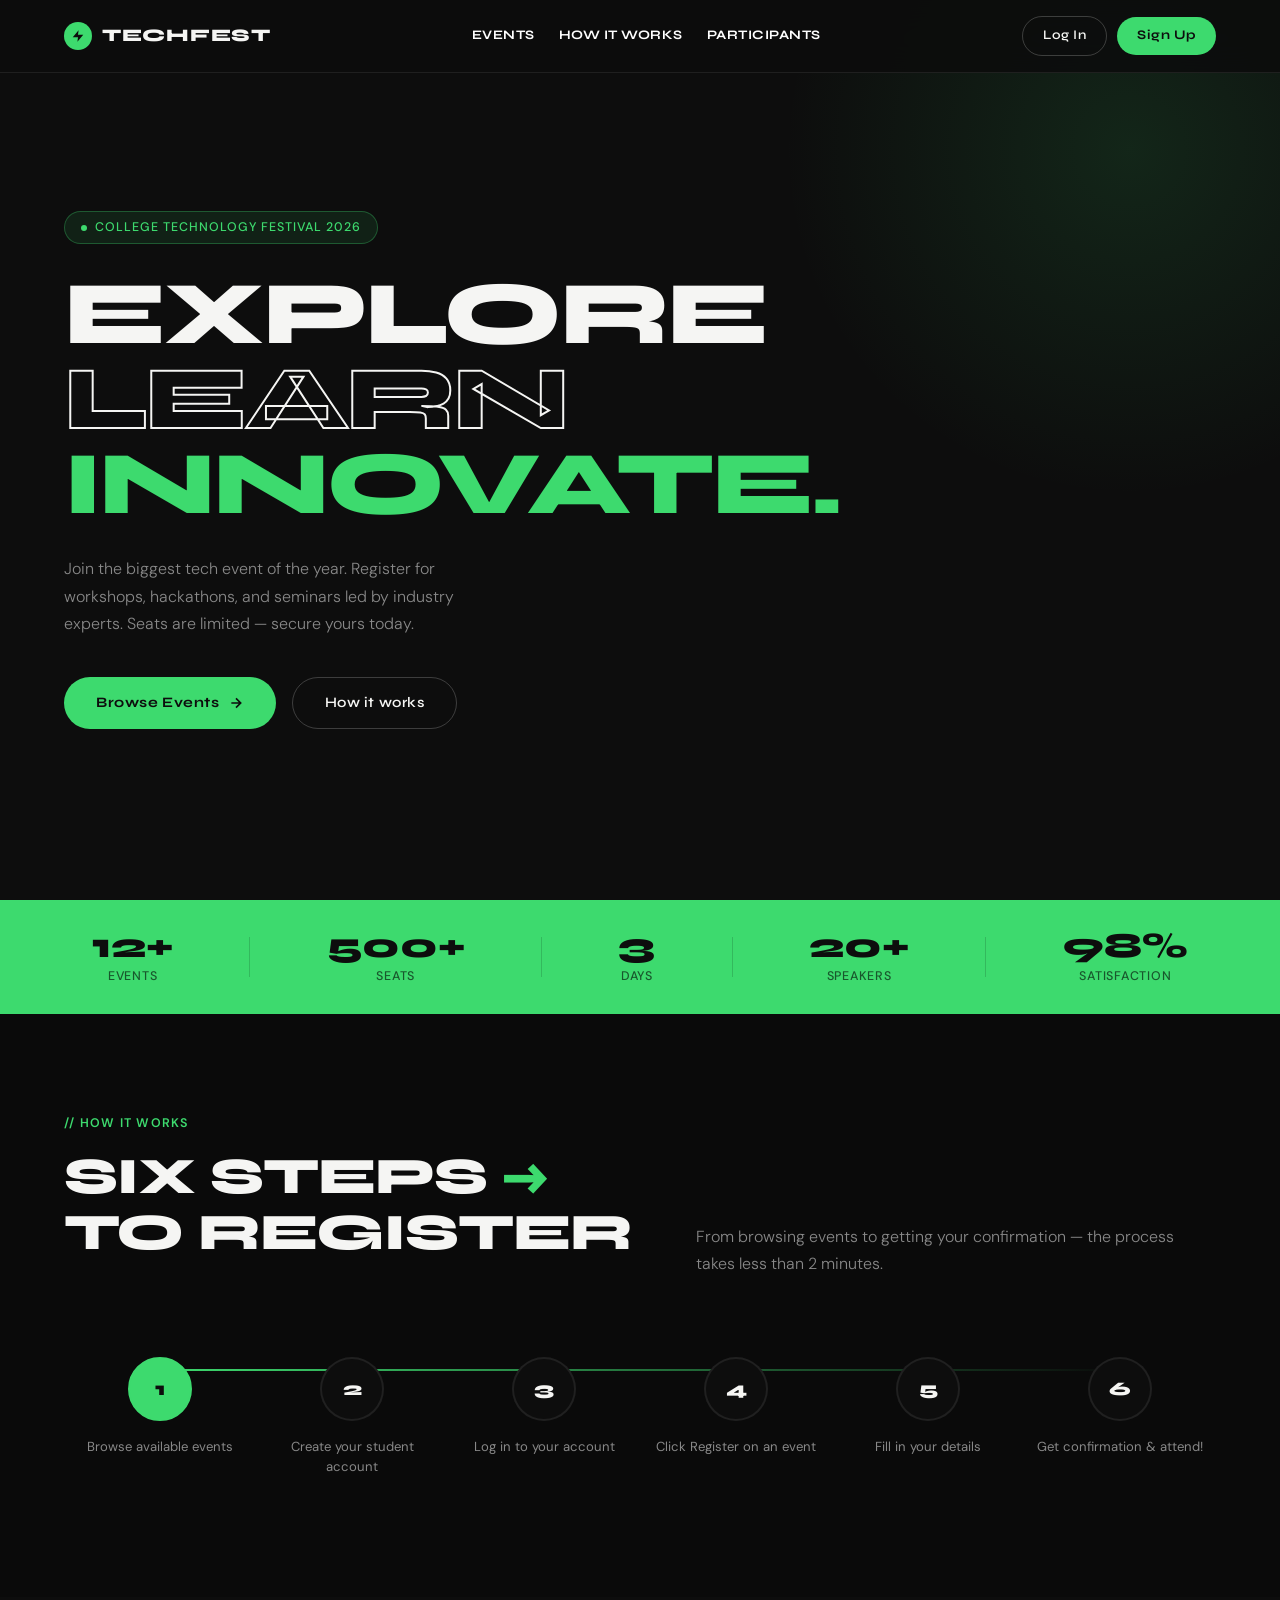
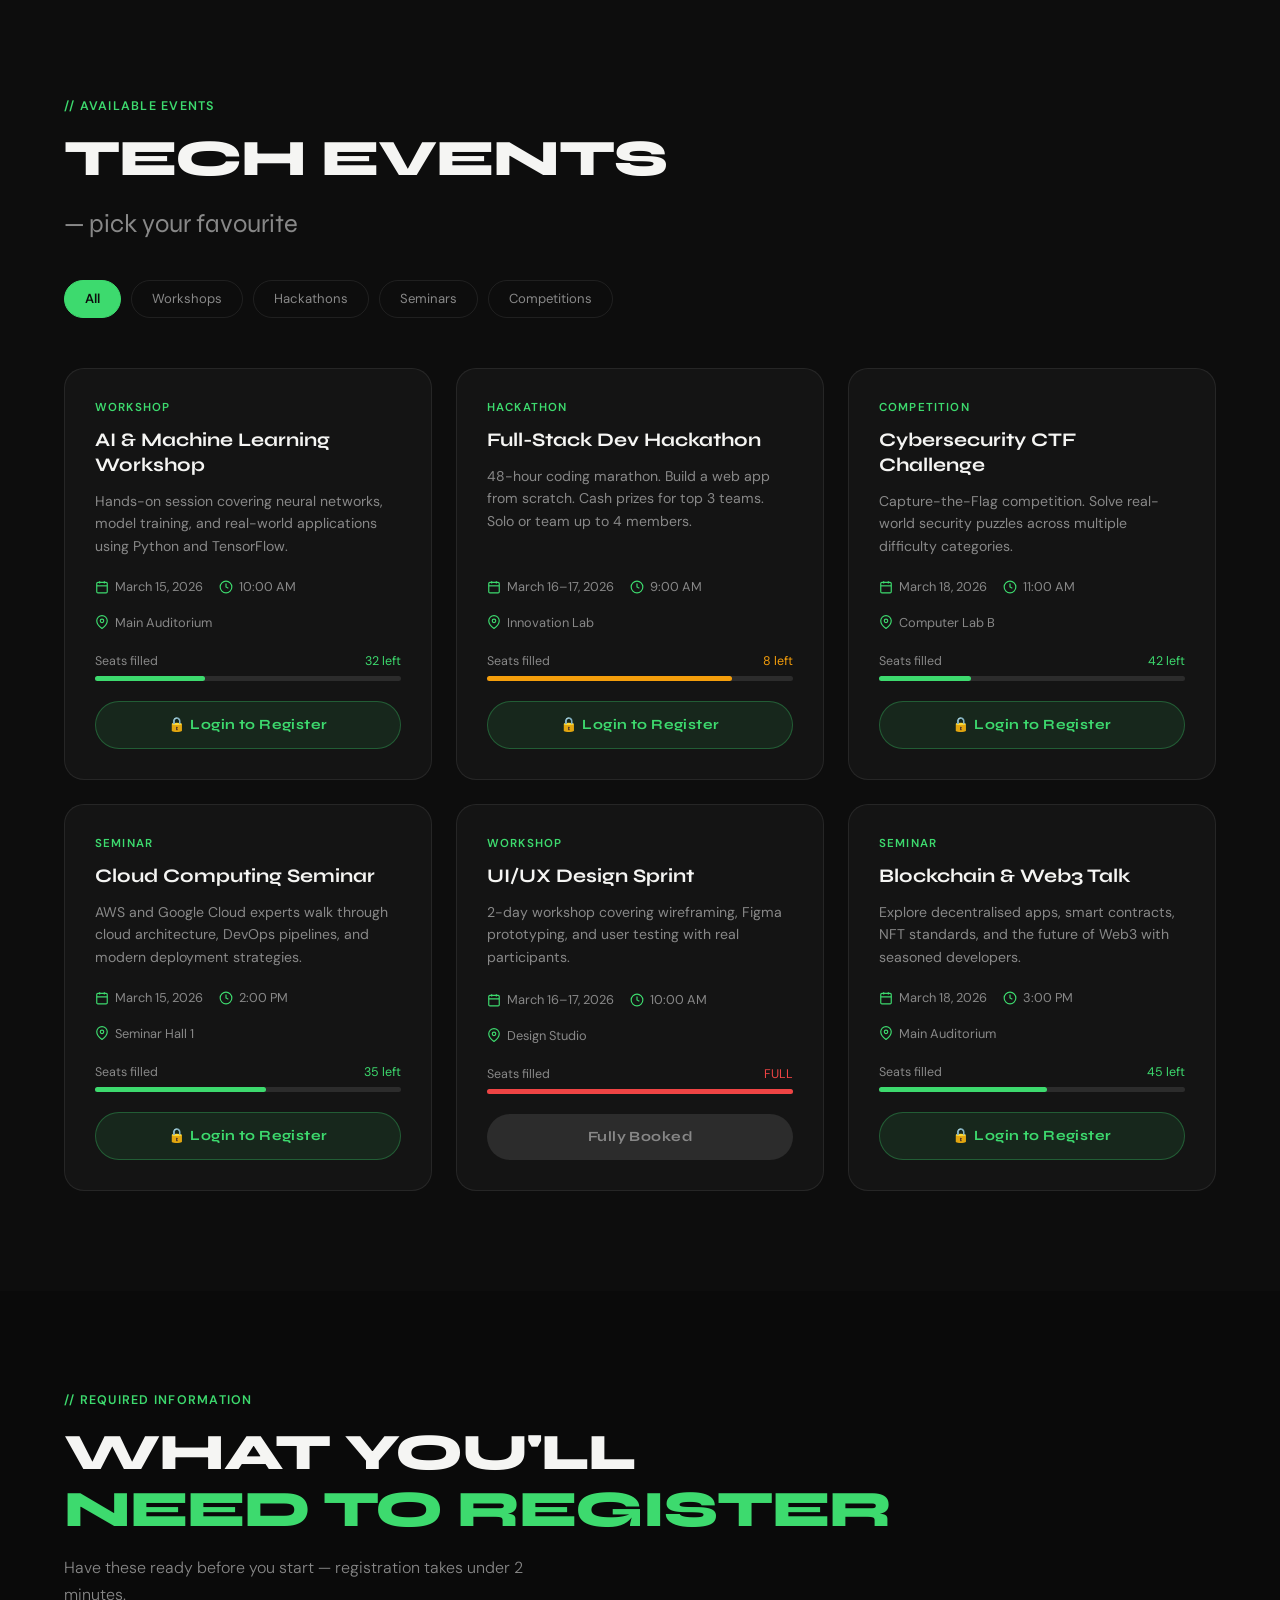
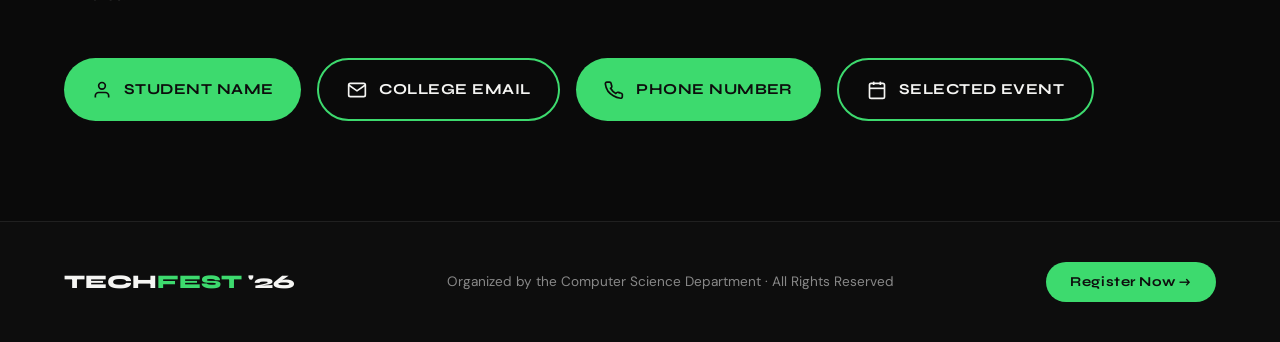
==== commit 010fd82f: "Changes in signup page" ====
--- a/Frontend/index.html
+++ b/Frontend/index.html
@@ -8,6 +8,8 @@
     <link
         href="https://fonts.googleapis.com/css2?family=Syne:wght@400;600;700;800&family=DM+Sans:ital,wght@0,300;0,400;0,500;1,300&display=swap"
         rel="stylesheet" />
+        <link href="https://cdn.jsdelivr.net/npm/bootstrap@5.3.3/dist/css/bootstrap.min.css" rel="stylesheet">
+        <link rel="stylesheet" href="bootstrap-styles.css">
     <link rel="stylesheet" href="style.css" />
 </head>
 
@@ -21,11 +23,13 @@
                 </svg></div>
             TECHFEST
         </a>
-        <div class="nav-links">
-            <a href="#events">Events</a>
-            <a href="#steps">How it works</a>
-            <a href="#participants">Participants</a>
-        </div>
+        <!--nav links using Bootstrap classes-->
+        <div class="nav-links d-flex flex-row gap-4 mx-auto">
+    <a class="nav-link text-uppercase" href="#events">Events</a>
+    <a class="nav-link text-uppercase" href="#steps">How it works</a>
+    <a class="nav-link text-uppercase" href="#participants">Participants</a>
+</div>
+
         <!-- Guest buttons -->
         <div class="nav-auth" id="navGuest">
             <button class="btn-nav-login" onclick="openAuthModal('login')">Log In</button>
@@ -196,7 +200,8 @@
     <div class="modal-overlay" id="authOverlay" onclick="closeAuthOutside(event)">
         <div class="modal">
 
-            <!-- LOGIN FORM -->
+            <!-- Bootstrap tabs for Login-->
+        
             <div id="loginView">
                 <div class="modal-header">
                     <div>
@@ -209,17 +214,18 @@
                         </svg>
                     </button>
                 </div>
-                <div class="modal-subtitle">Log in to register for TechFest events.</div>
-
-                <div class="auth-hint" id="authHint">
-                    <svg viewBox="0 0 24 24" stroke-width="2">
-                        <circle cx="12" cy="12" r="10" />
-                        <line x1="12" y1="8" x2="12" y2="12" />
-                        <line x1="12" y1="16" x2="12.01" y2="16" />
-                    </svg>
-                    <span>Please log in or create an account to register for this event.</span>
-                </div>
-
+        <div class="text-secondary mb-4 opacity-75">Log in to register for TechFest events.</div>
+
+    <div class="alert border-0 d-flex align-items-center gap-2 mb-4" id="authHint" style="background: rgba(61, 218, 110, 0.1); color: #3DDA6E; border-radius: 12px;">
+        <svg width="20" height="20" viewBox="0 0 24 24" fill="none" stroke="currentColor" stroke-width="2">
+            <circle cx="12" cy="12" r="10" />
+            <line x1="12" y1="8" x2="12" y2="12" />
+            <line x1="12" y1="16" x2="12.01" y2="16" />
+        </svg>
+        <span class="small">Please log in or create an account to register.</span>
+    </div>
+
+              
                 <form id="loginForm" novalidate>
                     <div class="form-group">
                         <label class="form-label">Email Address</label>
@@ -246,80 +252,79 @@
                 </div>
             </div>
 
-            <!-- SIGNUP FORM -->
-            <div id="signupView" style="display:none">
-                <div class="modal-header">
-                    <div>
-                        <div class="modal-title">Create account</div>
-                    </div>
-                    <button class="modal-close" onclick="closeAuth()">
-                        <svg viewBox="0 0 24 24" stroke-width="2">
-                            <line x1="18" y1="6" x2="6" y2="18" />
-                            <line x1="6" y1="6" x2="18" y2="18" />
-                        </svg>
-                    </button>
-                </div>
-                <div class="modal-subtitle">Sign up and join TechFest 2026.</div>
-
-                <form id="signupForm" novalidate>
-                    <div class="form-row">
-                        <div class="form-group">
-                            <label class="form-label">Full Name</label>
-                            <input type="text" class="form-control" id="signupName" placeholder="e.g. Alex Johnson" />
-                            <div class="form-error" id="signupNameErr">Please enter your full name.</div>
-                        </div>
-                        <div class="form-group">
-                            <label class="form-label">Email Address</label>
-                            <input type="email" class="form-control" id="signupEmail" placeholder="you@college.edu" />
-                            <div class="form-error" id="signupEmailErr">Please enter a valid email address.</div>
-                        </div>
-                    </div>
-                    <div class="form-row">
-                        <div class="form-group">
-                            <label class="form-label">Phone Number</label>
-                            <input type="tel" class="form-control" id="signupPhone" placeholder="+91 9876543210" />
-                            <div class="form-error" id="signupPhoneErr">Please enter a valid phone number.</div>
-                        </div>
-                        <div class="form-group">
-                            <label class="form-label">Branch Name</label>
-                            <select class="form-control" id="signupBranch">
-                                <option value="">— Select Branch —</option>
-                                <option value="B.Tech">B.Tech</option>
-                                <option value="MCA">MCA</option>
-                            </select>
-                            <div class="form-error" id="signupBranchErr">Please select your branch.</div>
-                        </div>
-                    </div>
-                    <div class="form-row">
-                        <div class="form-group">
-                            <label class="form-label">Year of Passing</label>
-                            <select class="form-control" id="signupYear">
-                                <option value="">— Select Year —</option>
-                                <option value="2026">2026</option>
-                                <option value="2027">2027</option>
-                                <option value="2028">2028</option>
-                                <option value="2029">2029</option>
-                                <option value="2030">2030</option>
-                                <option value="2031">2031</option>
-                            </select>
-                            <div class="form-error" id="signupYearErr">Please select your year of passing.</div>
-                        </div>
-                        <div class="form-group">
-                            <label class="form-label">Password</label>
-                            <div class="pass-wrap">
-                                <input type="password" class="form-control" id="signupPass"
-                                    placeholder="Min. 8 characters" />
-                                <button type="button" class="pass-eye" onclick="togglePass('signupPass',this)"
-                                    tabindex="-1">
-                                    <svg viewBox="0 0 24 24" stroke-width="2">
-                                        <path d="M1 12s4-8 11-8 11 8 11 8-4 8-11 8-11-8-11-8z" />
-                                        <circle cx="12" cy="12" r="3" />
-                                    </svg>
-                                </button>
-                            </div>
-                            <div class="form-error" id="signupPassErr">Password must be at least 8 characters.</div>
-                        </div>
-                    </div>
+            <!--  Bootstrap SIGNUP FORM -->
+            <div id="signupView" style="display:none; font-family: 'Syne', sans-serif;">
+    <div class="modal-header d-flex justify-content-between align-items-start border-0 pb-0">
+        <div>
+            <div class="modal-title display-5 fw-bold text-white" style="letter-spacing: -1px;">Create account</div>
+            <div class="text-secondary mt-1 opacity-75">Sign up and join TechFest 2026.</div>
+        </div>
+        <button class="btn btn-link text-secondary p-0 border-0" onclick="closeAuth()" style="text-decoration: none;">
+            <svg width="24" height="24" viewBox="0 0 24 24" fill="none" stroke="currentColor" stroke-width="2">
+                <line x1="18" y1="6" x2="6" y2="18" />
+                <line x1="6" y1="6" x2="18" y2="18" />
+            </svg>
+        </button>
+    </div>
+
+    <form id="signupForm" class="mt-4" novalidate>
+        <div class="row g-3">
+            <div class="col-md-6">
+                <div class="mb-3">
+                    <label class="form-label small text-uppercase fw-bold text-secondary">Full Name</label>
+                    <input type="text" class="form-control bg-dark text-white border-secondary py-2" id="signupName" placeholder="e.g. Alex Johnson">
+                    <div class="form-text text-danger small d-none" id="signupNameErr">Please enter your full name.</div>
+                </div>
+                <div class="mb-3">
+                    <label class="form-label small text-uppercase fw-bold text-secondary">Phone Number</label>
+                    <input type="tel" class="form-control bg-dark text-white border-secondary py-2" id="signupPhone" placeholder="+91 9876543210">
+                    <div class="form-text text-danger small d-none" id="signupPhoneErr">Please enter a valid phone number.</div>
+                </div>
+                <div class="mb-3">
+                    <label class="form-label small text-uppercase fw-bold text-secondary">Year of Passing</label>
+                    <select class="form-select bg-dark text-white border-secondary py-2" id="signupYear">
+                        <option value="">— Select Year —</option>
+                        <option value="2026">2026</option>
+                        <option value="2027">2027</option>
+                        <option value="2028">2028</option>
+                        <option value="2029">2029</option>
+                        <option value="2030">2030</option>
+                        <option value="2031">2031</option>
+                    </select>
+                    <div class="form-text text-danger small d-none" id="signupYearErr">Please select your year of passing.</div>
+                </div>
+            </div>
+
+            <div class="col-md-6">
+                <div class="mb-3">
+                    <label class="form-label small text-uppercase fw-bold text-secondary">Email Address</label>
+                    <input type="email" class="form-control bg-dark text-white border-secondary py-2" id="signupEmail" placeholder="you@college.edu">
+                    <div class="form-text text-danger small d-none" id="signupEmailErr">Please enter a valid email address.</div>
+                </div>
+                <div class="mb-3">
+                    <label class="form-label small text-uppercase fw-bold text-secondary">Branch Name</label>
+                    <select class="form-select bg-dark text-white border-secondary py-2" id="signupBranch">
+                        <option value="">— Select Branch —</option>
+                        <option value="B.Tech">B.Tech</option>
+                        <option value="MCA">MCA</option>
+                    </select>
+                    <div class="form-text text-danger small d-none" id="signupBranchErr">Please select your branch.</div>
+                </div>
+                <div class="mb-3">
+                    <label class="form-label small text-uppercase fw-bold text-secondary">Password</label>
+                    <div class="input-group">
+                        <input type="password" class="form-control bg-dark text-white border-secondary py-2" id="signupPass" placeholder="Min. 8 characters">
+                        <button class="btn btn-outline-secondary border-start-0" type="button" onclick="togglePass('signupPass',this)">
+                            <svg width="18" height="18" viewBox="0 0 24 24" fill="none" stroke="currentColor" stroke-width="2">
+                                <path d="M1 12s4-8 11-8 11 8 11 8-4 8-11 8-11-8-11-8z" />
+                                <circle cx="12" cy="12" r="3" />
+                            </svg>
+                        </button>
+                    </div>
+                    <div class="form-text text-danger small d-none" id="signupPassErr">Password must be at least 8 characters.</div>
+                </div>
+            </div>
+        </div>
 
                     <button type="submit" class="btn-submit" id="signupBtn">Create Account →</button>
                 </form>
@@ -386,7 +391,9 @@
         <span id="toastMsg">Done!</span>
     </div>
 
+    <script src="https://cdn.jsdelivr.net/npm/bootstrap@5.3.3/dist/js/bootstrap.bundle.min.js"></script>
     <script src="script.js"></script>
 </body>
+</body>
 
 </html>
